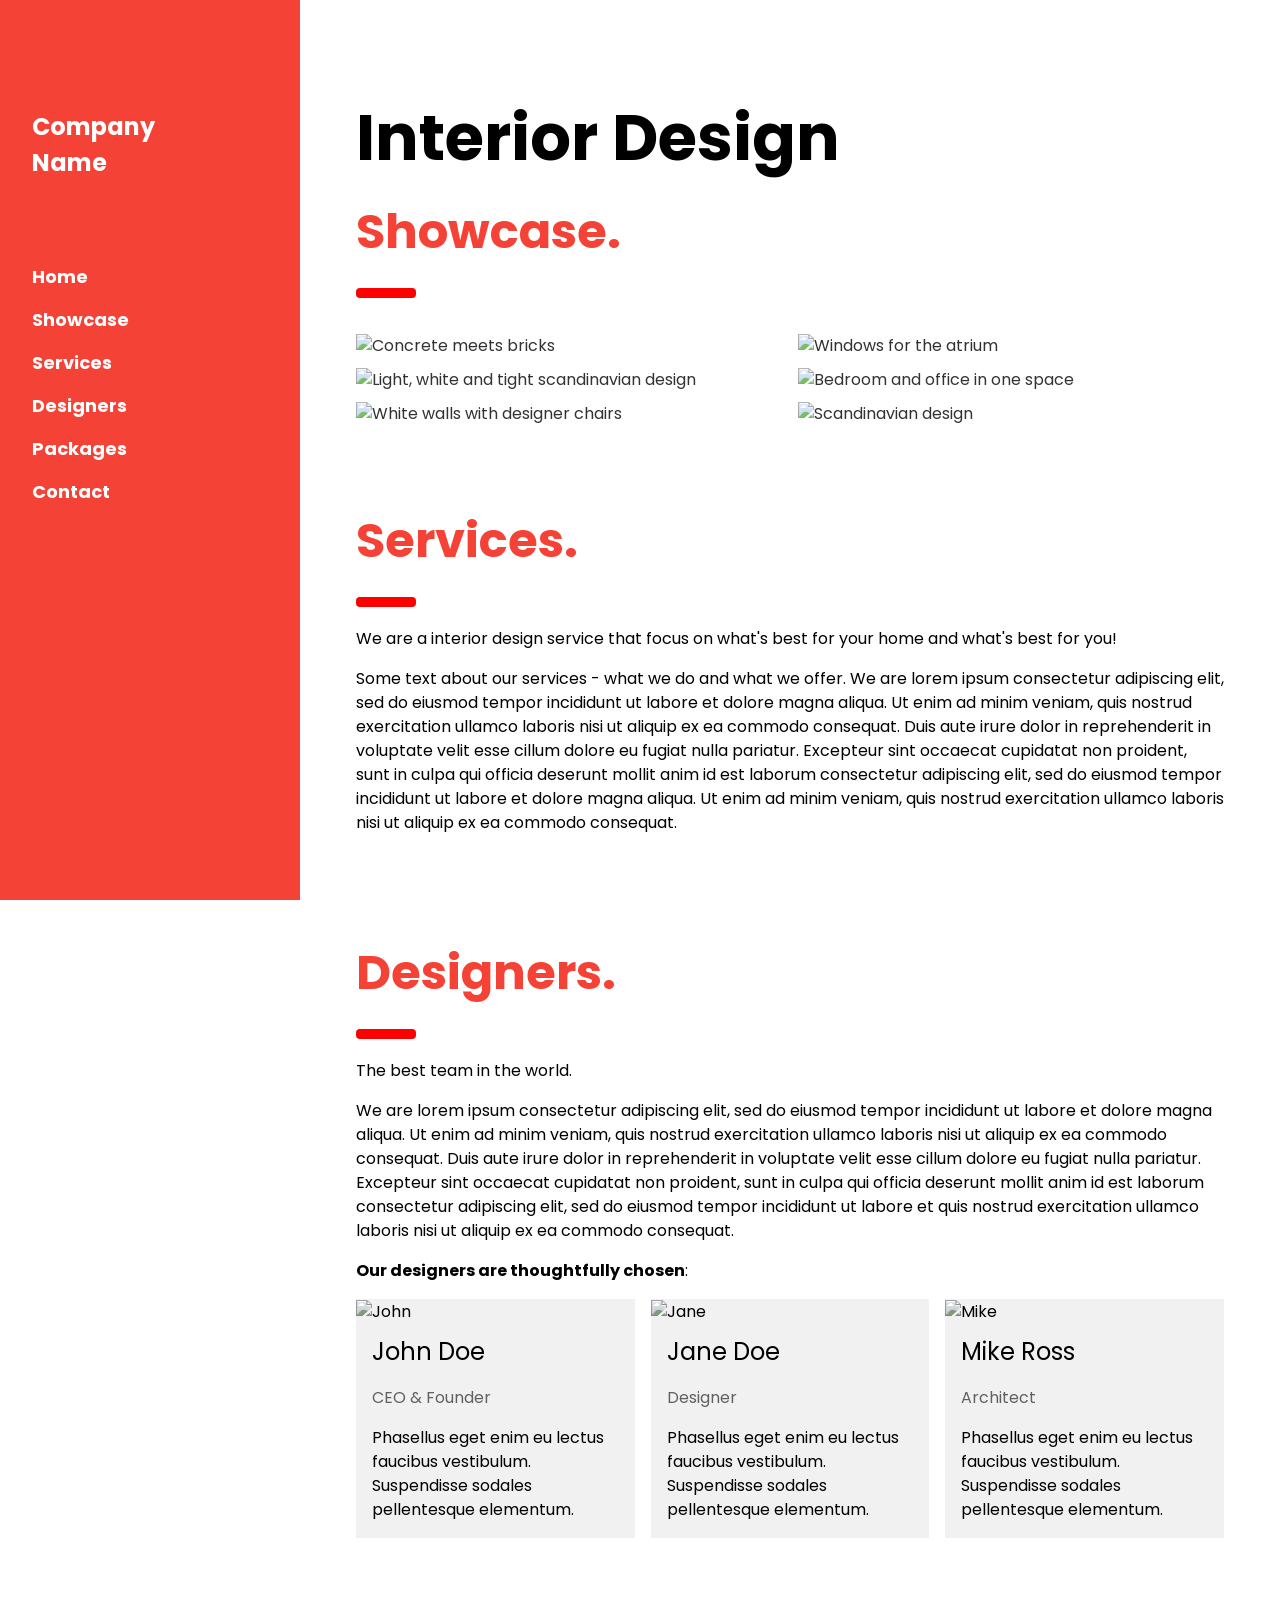
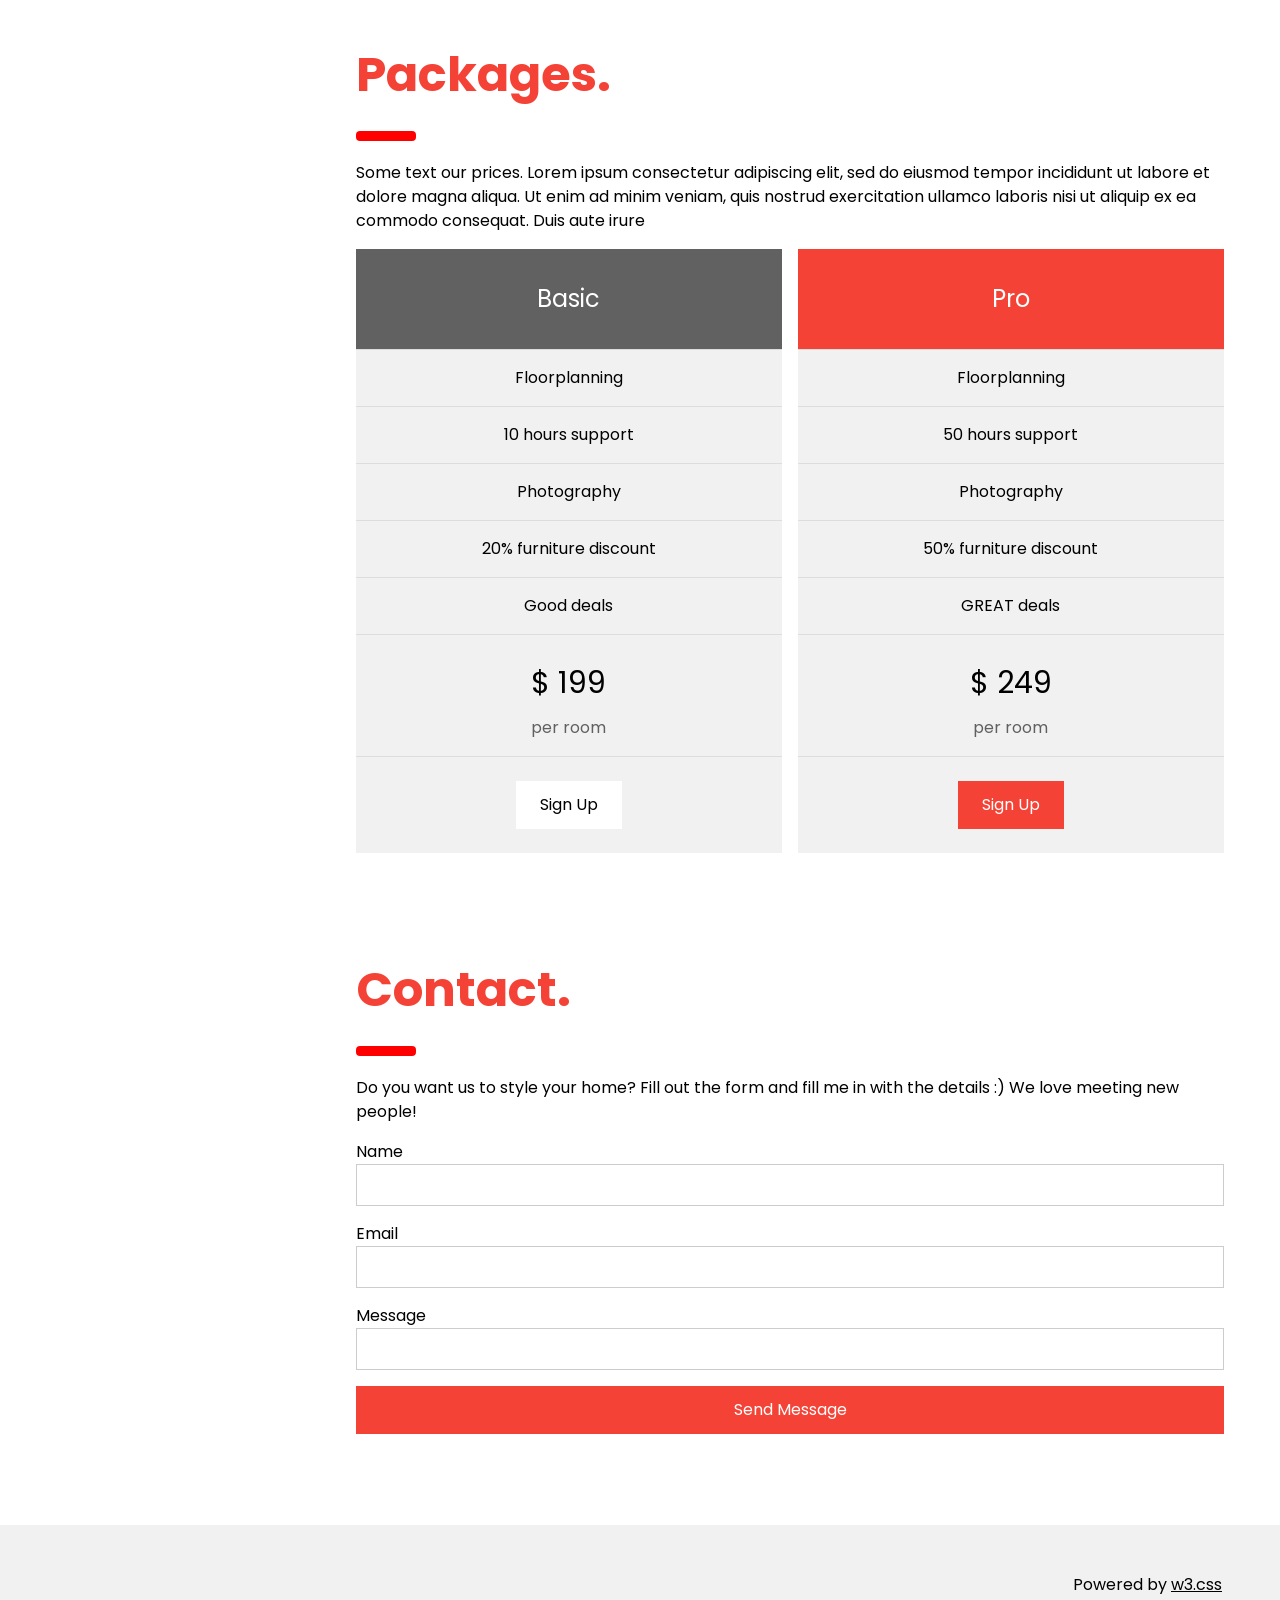
==== website/index.html @ 78d1964d "file pathing file pathing change" ====
<!DOCTYPE html>
<html lang="en">
<head>
<title>W3.CSS Template</title>
<meta charset="UTF-8">
<meta name="viewport" content="width=device-width, initial-scale=1">
<link rel="stylesheet" href="https://www.w3schools.com/w3css/4/w3.css">
<link rel="stylesheet" href="https://fonts.googleapis.com/css?family=Poppins">
<style>
body,h1,h2,h3,h4,h5 {font-family: "Poppins", sans-serif}
body {font-size:16px;}
.w3-half img{margin-bottom:-6px;margin-top:16px;opacity:0.8;cursor:pointer}
.w3-half img:hover{opacity:1}
</style>
</head>
<body>

<!-- Sidebar/menu -->
<nav class="w3-sidebar w3-red w3-collapse w3-top w3-large w3-padding" style="z-index:3;width:300px;font-weight:bold;" id="mySidebar"><br>
  <a href="javascript:void(0)" onclick="w3_close()" class="w3-button w3-hide-large w3-display-topleft" style="width:100%;font-size:22px">Close Menu</a>
  <div class="w3-container">
    <h3 class="w3-padding-64"><b>Company<br>Name</b></h3>
  </div>
  <div class="w3-bar-block">
    <a href="#" onclick="w3_close()" class="w3-bar-item w3-button w3-hover-white">Home</a> 
    <a href="#showcase" onclick="w3_close()" class="w3-bar-item w3-button w3-hover-white">Showcase</a> 
    <a href="#services" onclick="w3_close()" class="w3-bar-item w3-button w3-hover-white">Services</a> 
    <a href="#designers" onclick="w3_close()" class="w3-bar-item w3-button w3-hover-white">Designers</a> 
    <a href="#packages" onclick="w3_close()" class="w3-bar-item w3-button w3-hover-white">Packages</a> 
    <a href="#contact" onclick="w3_close()" class="w3-bar-item w3-button w3-hover-white">Contact</a>
  </div>
</nav>

<!-- Top menu on small screens -->
<header class="w3-container w3-top w3-hide-large w3-red w3-xlarge w3-padding">
  <a href="javascript:void(0)" class="w3-button w3-red w3-margin-right" onclick="w3_open()">☰</a>
  <span>Company Name</span>
</header>

<!-- Overlay effect when opening sidebar on small screens -->
<div class="w3-overlay w3-hide-large" onclick="w3_close()" style="cursor:pointer" title="close side menu" id="myOverlay"></div>

<!-- !PAGE CONTENT! -->
<div class="w3-main" style="margin-left:340px;margin-right:40px">

  <!-- Header -->
  <div class="w3-container" style="margin-top:80px" id="showcase">
    <h1 class="w3-jumbo"><b>Interior Design</b></h1>
    <h1 class="w3-xxxlarge w3-text-red"><b>Showcase.</b></h1>
    <hr style="width:50px;border:5px solid red" class="w3-round">
  </div>
  
  <!-- Photo grid (modal) -->
  <div class="w3-row-padding">
    <div class="w3-half">
      <img src="/w3images/kitchenconcrete.jpg" style="width:100%" onclick="onClick(this)" alt="Concrete meets bricks">
      <img src="/w3images/livingroom.jpg" style="width:100%" onclick="onClick(this)" alt="Light, white and tight scandinavian design">
      <img src="/w3images/diningroom.jpg" style="width:100%" onclick="onClick(this)" alt="White walls with designer chairs">
    </div>

    <div class="w3-half">
      <img src="/w3images/atrium.jpg" style="width:100%" onclick="onClick(this)" alt="Windows for the atrium">
      <img src="/w3images/bedroom.jpg" style="width:100%" onclick="onClick(this)" alt="Bedroom and office in one space">
      <img src="/w3images/livingroom2.jpg" style="width:100%" onclick="onClick(this)" alt="Scandinavian design">
    </div>
  </div>

  <!-- Modal for full size images on click-->
  <div id="modal01" class="w3-modal w3-black" style="padding-top:0" onclick="this.style.display='none'">
    <span class="w3-button w3-black w3-xxlarge w3-display-topright">×</span>
    <div class="w3-modal-content w3-animate-zoom w3-center w3-transparent w3-padding-64">
      <img id="img01" class="w3-image">
      <p id="caption"></p>
    </div>
  </div>

  <!-- Services -->
  <div class="w3-container" id="services" style="margin-top:75px">
    <h1 class="w3-xxxlarge w3-text-red"><b>Services.</b></h1>
    <hr style="width:50px;border:5px solid red" class="w3-round">
    <p>We are a interior design service that focus on what's best for your home and what's best for you!</p>
    <p>Some text about our services - what we do and what we offer. We are lorem ipsum consectetur adipiscing elit, sed do eiusmod tempor incididunt ut labore et dolore magna aliqua. Ut enim ad minim veniam, quis nostrud exercitation ullamco laboris nisi ut aliquip ex ea commodo consequat. Duis aute irure
    dolor in reprehenderit in voluptate velit esse cillum dolore eu fugiat nulla pariatur. Excepteur sint occaecat cupidatat non proident, sunt in culpa qui officia deserunt mollit anim id est laborum consectetur adipiscing elit, sed do eiusmod tempor
    incididunt ut labore et dolore magna aliqua. Ut enim ad minim veniam, quis nostrud exercitation ullamco laboris nisi ut aliquip ex ea commodo consequat.
    </p>
  </div>
  
  <!-- Designers -->
  <div class="w3-container" id="designers" style="margin-top:75px">
    <h1 class="w3-xxxlarge w3-text-red"><b>Designers.</b></h1>
    <hr style="width:50px;border:5px solid red" class="w3-round">
    <p>The best team in the world.</p>
    <p>We are lorem ipsum consectetur adipiscing elit, sed do eiusmod tempor incididunt ut labore et dolore magna aliqua. Ut enim ad minim veniam, quis nostrud exercitation ullamco laboris nisi ut aliquip ex ea commodo consequat. Duis aute irure
    dolor in reprehenderit in voluptate velit esse cillum dolore eu fugiat nulla pariatur. Excepteur sint occaecat cupidatat non proident, sunt in culpa qui officia deserunt mollit anim id est laborum consectetur adipiscing elit, sed do eiusmod tempor
    incididunt ut labore et quis nostrud exercitation ullamco laboris nisi ut aliquip ex ea commodo consequat.
    </p>
    <p><b>Our designers are thoughtfully chosen</b>:</p>
  </div>

  <!-- The Team -->
  <div class="w3-row-padding w3-grayscale">
    <div class="w3-col m4 w3-margin-bottom">
      <div class="w3-light-grey">
        <img src="/w3images/team2.jpg" alt="John" style="width:100%">
        <div class="w3-container">
          <h3>John Doe</h3>
          <p class="w3-opacity">CEO & Founder</p>
          <p>Phasellus eget enim eu lectus faucibus vestibulum. Suspendisse sodales pellentesque elementum.</p>
        </div>
      </div>
    </div>
    <div class="w3-col m4 w3-margin-bottom">
      <div class="w3-light-grey">
        <img src="/w3images/team1.jpg" alt="Jane" style="width:100%">
        <div class="w3-container">
          <h3>Jane Doe</h3>
          <p class="w3-opacity">Designer</p>
          <p>Phasellus eget enim eu lectus faucibus vestibulum. Suspendisse sodales pellentesque elementum.</p>
        </div>
      </div>
    </div>
    <div class="w3-col m4 w3-margin-bottom">
      <div class="w3-light-grey">
        <img src="/w3images/team3.jpg" alt="Mike" style="width:100%">
        <div class="w3-container">
          <h3>Mike Ross</h3>
          <p class="w3-opacity">Architect</p>
          <p>Phasellus eget enim eu lectus faucibus vestibulum. Suspendisse sodales pellentesque elementum.</p>
        </div>
      </div>
    </div>
  </div>

  <!-- Packages / Pricing Tables -->
  <div class="w3-container" id="packages" style="margin-top:75px">
    <h1 class="w3-xxxlarge w3-text-red"><b>Packages.</b></h1>
    <hr style="width:50px;border:5px solid red" class="w3-round">
    <p>Some text our prices. Lorem ipsum consectetur adipiscing elit, sed do eiusmod tempor incididunt ut labore et dolore magna aliqua. Ut enim ad minim veniam, quis nostrud exercitation ullamco laboris nisi ut aliquip ex ea commodo consequat. Duis aute irure</p>
  </div>

  <div class="w3-row-padding">
    <div class="w3-half w3-margin-bottom">
      <ul class="w3-ul w3-light-grey w3-center">
        <li class="w3-dark-grey w3-xlarge w3-padding-32">Basic</li>
        <li class="w3-padding-16">Floorplanning</li>
        <li class="w3-padding-16">10 hours support</li>
        <li class="w3-padding-16">Photography</li>
        <li class="w3-padding-16">20% furniture discount</li>
        <li class="w3-padding-16">Good deals</li>
        <li class="w3-padding-16">
          <h2>$ 199</h2>
          <span class="w3-opacity">per room</span>
        </li>
        <li class="w3-light-grey w3-padding-24">
          <button class="w3-button w3-white w3-padding-large w3-hover-black">Sign Up</button>
        </li>
      </ul>
    </div>
        
    <div class="w3-half">
      <ul class="w3-ul w3-light-grey w3-center">
        <li class="w3-red w3-xlarge w3-padding-32">Pro</li>
        <li class="w3-padding-16">Floorplanning</li>
        <li class="w3-padding-16">50 hours support</li>
        <li class="w3-padding-16">Photography</li>
        <li class="w3-padding-16">50% furniture discount</li>
        <li class="w3-padding-16">GREAT deals</li>
        <li class="w3-padding-16">
          <h2>$ 249</h2>
          <span class="w3-opacity">per room</span>
        </li>
        <li class="w3-light-grey w3-padding-24">
          <button class="w3-button w3-red w3-padding-large w3-hover-black">Sign Up</button>
        </li>
      </ul>
    </div>
  </div>
  
  <!-- Contact -->
  <div class="w3-container" id="contact" style="margin-top:75px">
    <h1 class="w3-xxxlarge w3-text-red"><b>Contact.</b></h1>
    <hr style="width:50px;border:5px solid red" class="w3-round">
    <p>Do you want us to style your home? Fill out the form and fill me in with the details :) We love meeting new people!</p>
    <form action="/action_page.php" target="_blank">
      <div class="w3-section">
        <label>Name</label>
        <input class="w3-input w3-border" type="text" name="Name" required>
      </div>
      <div class="w3-section">
        <label>Email</label>
        <input class="w3-input w3-border" type="text" name="Email" required>
      </div>
      <div class="w3-section">
        <label>Message</label>
        <input class="w3-input w3-border" type="text" name="Message" required>
      </div>
      <button type="submit" class="w3-button w3-block w3-padding-large w3-red w3-margin-bottom">Send Message</button>
    </form>  
  </div>

<!-- End page content -->
</div>

<!-- W3.CSS Container -->
<div class="w3-light-grey w3-container w3-padding-32" style="margin-top:75px;padding-right:58px"><p class="w3-right">Powered by <a href="https://www.w3schools.com/w3css/default.asp" title="W3.CSS" target="_blank" class="w3-hover-opacity">w3.css</a></p></div>

<script>
// Script to open and close sidebar
function w3_open() {
  document.getElementById("mySidebar").style.display = "block";
  document.getElementById("myOverlay").style.display = "block";
}
 
function w3_close() {
  document.getElementById("mySidebar").style.display = "none";
  document.getElementById("myOverlay").style.display = "none";
}

// Modal Image Gallery
function onClick(element) {
  document.getElementById("img01").src = element.src;
  document.getElementById("modal01").style.display = "block";
  var captionText = document.getElementById("caption");
  captionText.innerHTML = element.alt;
}
</script>

</body>
</html>
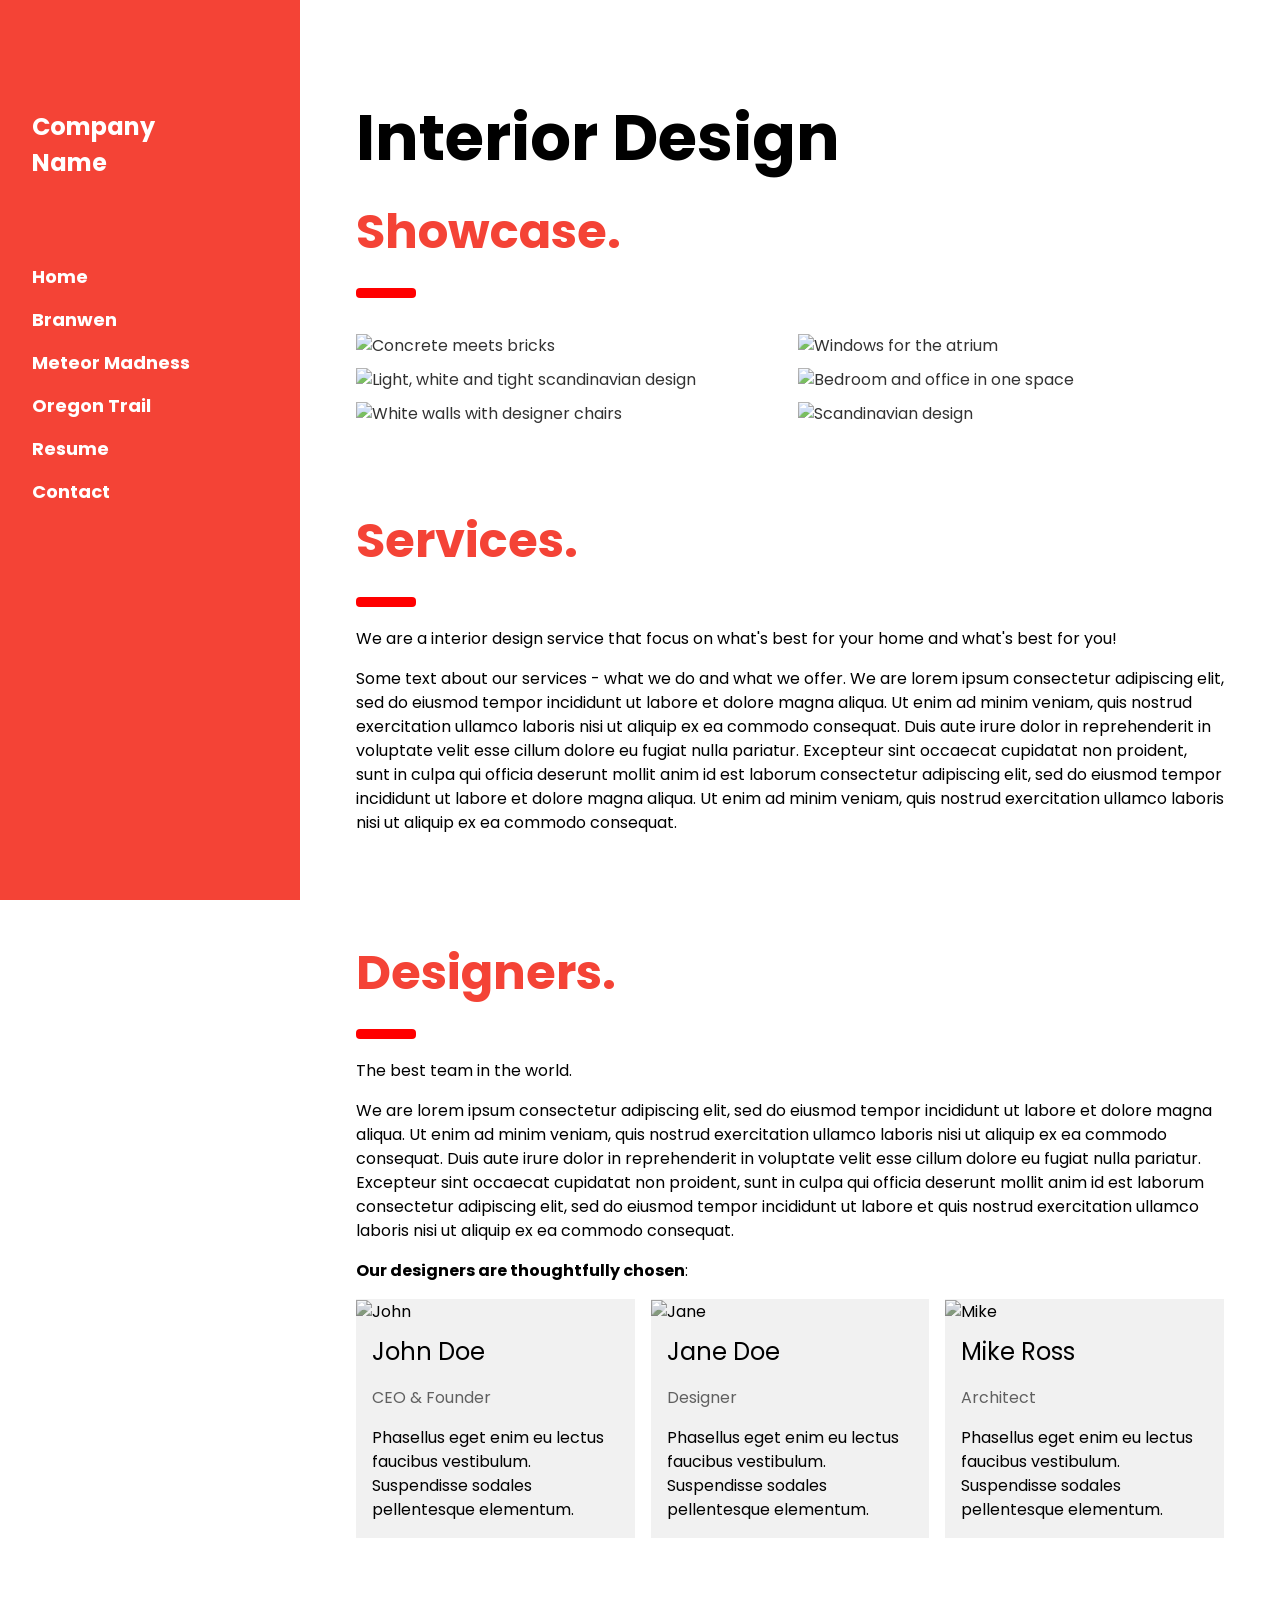
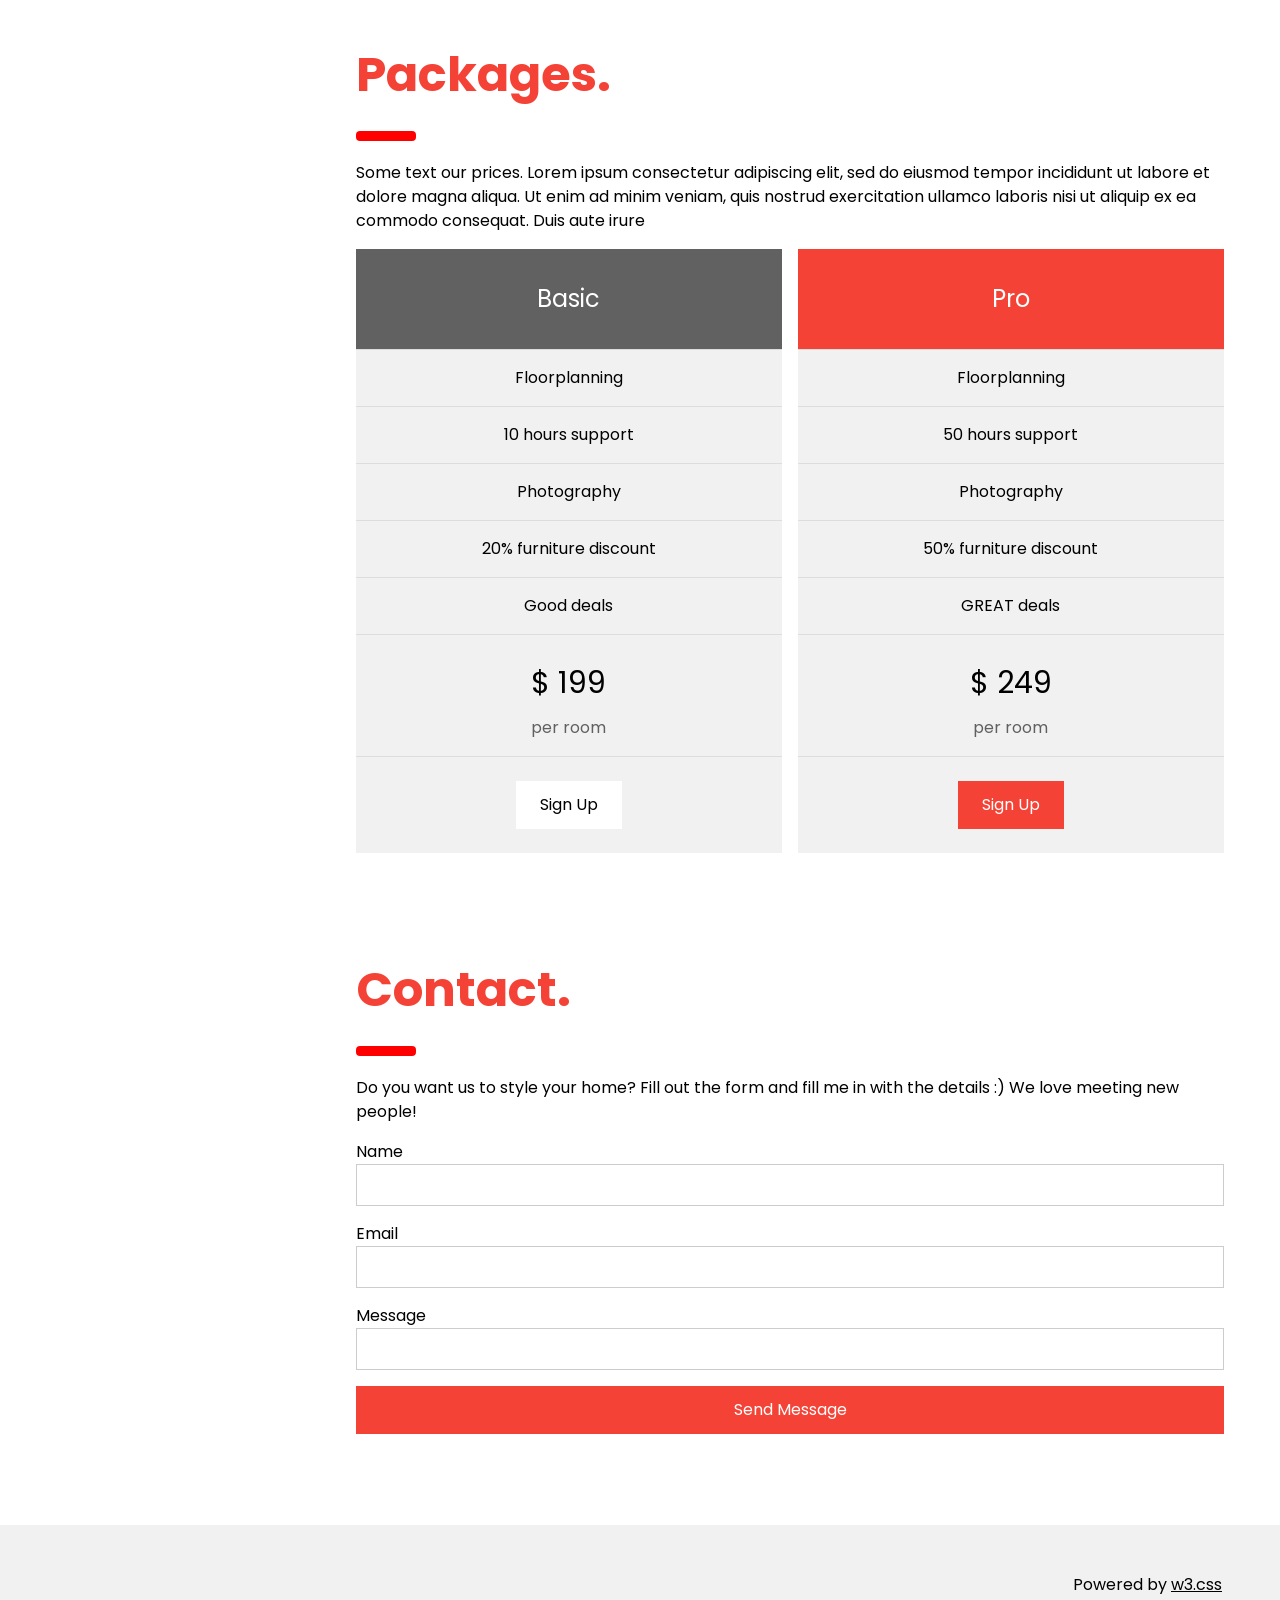
==== commit 4a745cc7: "Update index.html Update 1 - Titles" ====
--- a/website/index.html
+++ b/website/index.html
@@ -1,229 +1,414 @@
 <!DOCTYPE html>
 <html lang="en">
-<head>
-<title>W3.CSS Template</title>
-<meta charset="UTF-8">
-<meta name="viewport" content="width=device-width, initial-scale=1">
-<link rel="stylesheet" href="https://www.w3schools.com/w3css/4/w3.css">
-<link rel="stylesheet" href="https://fonts.googleapis.com/css?family=Poppins">
-<style>
-body,h1,h2,h3,h4,h5 {font-family: "Poppins", sans-serif}
-body {font-size:16px;}
-.w3-half img{margin-bottom:-6px;margin-top:16px;opacity:0.8;cursor:pointer}
-.w3-half img:hover{opacity:1}
-</style>
-</head>
-<body>
-
-<!-- Sidebar/menu -->
-<nav class="w3-sidebar w3-red w3-collapse w3-top w3-large w3-padding" style="z-index:3;width:300px;font-weight:bold;" id="mySidebar"><br>
-  <a href="javascript:void(0)" onclick="w3_close()" class="w3-button w3-hide-large w3-display-topleft" style="width:100%;font-size:22px">Close Menu</a>
-  <div class="w3-container">
-    <h3 class="w3-padding-64"><b>Company<br>Name</b></h3>
-  </div>
-  <div class="w3-bar-block">
-    <a href="#" onclick="w3_close()" class="w3-bar-item w3-button w3-hover-white">Home</a> 
-    <a href="#showcase" onclick="w3_close()" class="w3-bar-item w3-button w3-hover-white">Showcase</a> 
-    <a href="#services" onclick="w3_close()" class="w3-bar-item w3-button w3-hover-white">Services</a> 
-    <a href="#designers" onclick="w3_close()" class="w3-bar-item w3-button w3-hover-white">Designers</a> 
-    <a href="#packages" onclick="w3_close()" class="w3-bar-item w3-button w3-hover-white">Packages</a> 
-    <a href="#contact" onclick="w3_close()" class="w3-bar-item w3-button w3-hover-white">Contact</a>
-  </div>
-</nav>
-
-<!-- Top menu on small screens -->
-<header class="w3-container w3-top w3-hide-large w3-red w3-xlarge w3-padding">
-  <a href="javascript:void(0)" class="w3-button w3-red w3-margin-right" onclick="w3_open()">☰</a>
-  <span>Company Name</span>
-</header>
-
-<!-- Overlay effect when opening sidebar on small screens -->
-<div class="w3-overlay w3-hide-large" onclick="w3_close()" style="cursor:pointer" title="close side menu" id="myOverlay"></div>
-
-<!-- !PAGE CONTENT! -->
-<div class="w3-main" style="margin-left:340px;margin-right:40px">
-
-  <!-- Header -->
-  <div class="w3-container" style="margin-top:80px" id="showcase">
-    <h1 class="w3-jumbo"><b>Interior Design</b></h1>
-    <h1 class="w3-xxxlarge w3-text-red"><b>Showcase.</b></h1>
-    <hr style="width:50px;border:5px solid red" class="w3-round">
-  </div>
-  
-  <!-- Photo grid (modal) -->
-  <div class="w3-row-padding">
-    <div class="w3-half">
-      <img src="/w3images/kitchenconcrete.jpg" style="width:100%" onclick="onClick(this)" alt="Concrete meets bricks">
-      <img src="/w3images/livingroom.jpg" style="width:100%" onclick="onClick(this)" alt="Light, white and tight scandinavian design">
-      <img src="/w3images/diningroom.jpg" style="width:100%" onclick="onClick(this)" alt="White walls with designer chairs">
+  <head>
+    <title>Arjun Suresh Portfolio</title>
+    <meta charset="UTF-8" />
+    <meta name="viewport" content="width=device-width, initial-scale=1" />
+    <link rel="stylesheet" href="https://www.w3schools.com/w3css/4/w3.css" />
+    <link
+      rel="stylesheet"
+      href="https://fonts.googleapis.com/css?family=Poppins"
+    />
+    <style>
+      body,
+      h1,
+      h2,
+      h3,
+      h4,
+      h5 {
+        font-family: "Poppins", sans-serif;
+      }
+      body {
+        font-size: 16px;
+      }
+      .w3-half img {
+        margin-bottom: -6px;
+        margin-top: 16px;
+        opacity: 0.8;
+        cursor: pointer;
+      }
+      .w3-half img:hover {
+        opacity: 1;
+      }
+    </style>
+  </head>
+  <body>
+    <!-- Sidebar/menu -->
+    <nav
+      class="w3-sidebar w3-red w3-collapse w3-top w3-large w3-padding"
+      style="z-index: 3; width: 300px; font-weight: bold"
+      id="mySidebar"
+    >
+      <br />
+      <a
+        href="javascript:void(0)"
+        onclick="w3_close()"
+        class="w3-button w3-hide-large w3-display-topleft"
+        style="width: 100%; font-size: 22px"
+        >Close Menu</a
+      >
+      <div class="w3-container">
+        <h3 class="w3-padding-64">
+          <b>Company<br />Name</b>
+        </h3>
+      </div>
+      <div class="w3-bar-block">
+        <a
+          href="#"
+          onclick="w3_close()"
+          class="w3-bar-item w3-button w3-hover-white"
+          >Home</a
+        >
+        <a
+          href="#showcase"
+          onclick="w3_close()"
+          class="w3-bar-item w3-button w3-hover-white"
+          >Branwen</a
+        >
+        <a
+          href="#services"
+          onclick="w3_close()"
+          class="w3-bar-item w3-button w3-hover-white"
+          >Meteor Madness</a
+        >
+        <a
+          href="#designers"
+          onclick="w3_close()"
+          class="w3-bar-item w3-button w3-hover-white"
+          >Oregon Trail</a
+        >
+        <a
+          href="#packages"
+          onclick="w3_close()"
+          class="w3-bar-item w3-button w3-hover-white"
+          >Resume</a
+        >
+        <a
+          href="#contact"
+          onclick="w3_close()"
+          class="w3-bar-item w3-button w3-hover-white"
+          >Contact</a
+        >
+      </div>
+    </nav>
+
+    <!-- Top menu on small screens -->
+    <header
+      class="w3-container w3-top w3-hide-large w3-red w3-xlarge w3-padding"
+    >
+      <a
+        href="javascript:void(0)"
+        class="w3-button w3-red w3-margin-right"
+        onclick="w3_open()"
+        >☰</a
+      >
+      <span>Arjun Suresh Portfolio</span>
+    </header>
+
+    <!-- Overlay effect when opening sidebar on small screens -->
+    <div
+      class="w3-overlay w3-hide-large"
+      onclick="w3_close()"
+      style="cursor: pointer"
+      title="close side menu"
+      id="myOverlay"
+    ></div>
+
+    <!-- !PAGE CONTENT! -->
+    <div class="w3-main" style="margin-left: 340px; margin-right: 40px">
+      <!-- Header -->
+      <div class="w3-container" style="margin-top: 80px" id="showcase">
+        <h1 class="w3-jumbo"><b>Interior Design</b></h1>
+        <h1 class="w3-xxxlarge w3-text-red"><b>Showcase.</b></h1>
+        <hr style="width: 50px; border: 5px solid red" class="w3-round" />
+      </div>
+
+      <!-- Photo grid (modal) -->
+      <div class="w3-row-padding">
+        <div class="w3-half">
+          <img
+            src="/w3images/kitchenconcrete.jpg"
+            style="width: 100%"
+            onclick="onClick(this)"
+            alt="Concrete meets bricks"
+          />
+          <img
+            src="/w3images/livingroom.jpg"
+            style="width: 100%"
+            onclick="onClick(this)"
+            alt="Light, white and tight scandinavian design"
+          />
+          <img
+            src="/w3images/diningroom.jpg"
+            style="width: 100%"
+            onclick="onClick(this)"
+            alt="White walls with designer chairs"
+          />
+        </div>
+
+        <div class="w3-half">
+          <img
+            src="/w3images/atrium.jpg"
+            style="width: 100%"
+            onclick="onClick(this)"
+            alt="Windows for the atrium"
+          />
+          <img
+            src="/w3images/bedroom.jpg"
+            style="width: 100%"
+            onclick="onClick(this)"
+            alt="Bedroom and office in one space"
+          />
+          <img
+            src="/w3images/livingroom2.jpg"
+            style="width: 100%"
+            onclick="onClick(this)"
+            alt="Scandinavian design"
+          />
+        </div>
+      </div>
+
+      <!-- Modal for full size images on click-->
+      <div
+        id="modal01"
+        class="w3-modal w3-black"
+        style="padding-top: 0"
+        onclick="this.style.display='none'"
+      >
+        <span class="w3-button w3-black w3-xxlarge w3-display-topright">×</span>
+        <div
+          class="w3-modal-content w3-animate-zoom w3-center w3-transparent w3-padding-64"
+        >
+          <img id="img01" class="w3-image" />
+          <p id="caption"></p>
+        </div>
+      </div>
+
+      <!-- Services -->
+      <div class="w3-container" id="services" style="margin-top: 75px">
+        <h1 class="w3-xxxlarge w3-text-red"><b>Services.</b></h1>
+        <hr style="width: 50px; border: 5px solid red" class="w3-round" />
+        <p>
+          We are a interior design service that focus on what's best for your
+          home and what's best for you!
+        </p>
+        <p>
+          Some text about our services - what we do and what we offer. We are
+          lorem ipsum consectetur adipiscing elit, sed do eiusmod tempor
+          incididunt ut labore et dolore magna aliqua. Ut enim ad minim veniam,
+          quis nostrud exercitation ullamco laboris nisi ut aliquip ex ea
+          commodo consequat. Duis aute irure dolor in reprehenderit in voluptate
+          velit esse cillum dolore eu fugiat nulla pariatur. Excepteur sint
+          occaecat cupidatat non proident, sunt in culpa qui officia deserunt
+          mollit anim id est laborum consectetur adipiscing elit, sed do eiusmod
+          tempor incididunt ut labore et dolore magna aliqua. Ut enim ad minim
+          veniam, quis nostrud exercitation ullamco laboris nisi ut aliquip ex
+          ea commodo consequat.
+        </p>
+      </div>
+
+      <!-- Designers -->
+      <div class="w3-container" id="designers" style="margin-top: 75px">
+        <h1 class="w3-xxxlarge w3-text-red"><b>Designers.</b></h1>
+        <hr style="width: 50px; border: 5px solid red" class="w3-round" />
+        <p>The best team in the world.</p>
+        <p>
+          We are lorem ipsum consectetur adipiscing elit, sed do eiusmod tempor
+          incididunt ut labore et dolore magna aliqua. Ut enim ad minim veniam,
+          quis nostrud exercitation ullamco laboris nisi ut aliquip ex ea
+          commodo consequat. Duis aute irure dolor in reprehenderit in voluptate
+          velit esse cillum dolore eu fugiat nulla pariatur. Excepteur sint
+          occaecat cupidatat non proident, sunt in culpa qui officia deserunt
+          mollit anim id est laborum consectetur adipiscing elit, sed do eiusmod
+          tempor incididunt ut labore et quis nostrud exercitation ullamco
+          laboris nisi ut aliquip ex ea commodo consequat.
+        </p>
+        <p><b>Our designers are thoughtfully chosen</b>:</p>
+      </div>
+
+      <!-- The Team -->
+      <div class="w3-row-padding w3-grayscale">
+        <div class="w3-col m4 w3-margin-bottom">
+          <div class="w3-light-grey">
+            <img src="/w3images/team2.jpg" alt="John" style="width: 100%" />
+            <div class="w3-container">
+              <h3>John Doe</h3>
+              <p class="w3-opacity">CEO & Founder</p>
+              <p>
+                Phasellus eget enim eu lectus faucibus vestibulum. Suspendisse
+                sodales pellentesque elementum.
+              </p>
+            </div>
+          </div>
+        </div>
+        <div class="w3-col m4 w3-margin-bottom">
+          <div class="w3-light-grey">
+            <img src="/w3images/team1.jpg" alt="Jane" style="width: 100%" />
+            <div class="w3-container">
+              <h3>Jane Doe</h3>
+              <p class="w3-opacity">Designer</p>
+              <p>
+                Phasellus eget enim eu lectus faucibus vestibulum. Suspendisse
+                sodales pellentesque elementum.
+              </p>
+            </div>
+          </div>
+        </div>
+        <div class="w3-col m4 w3-margin-bottom">
+          <div class="w3-light-grey">
+            <img src="/w3images/team3.jpg" alt="Mike" style="width: 100%" />
+            <div class="w3-container">
+              <h3>Mike Ross</h3>
+              <p class="w3-opacity">Architect</p>
+              <p>
+                Phasellus eget enim eu lectus faucibus vestibulum. Suspendisse
+                sodales pellentesque elementum.
+              </p>
+            </div>
+          </div>
+        </div>
+      </div>
+
+      <!-- Packages / Pricing Tables -->
+      <div class="w3-container" id="packages" style="margin-top: 75px">
+        <h1 class="w3-xxxlarge w3-text-red"><b>Packages.</b></h1>
+        <hr style="width: 50px; border: 5px solid red" class="w3-round" />
+        <p>
+          Some text our prices. Lorem ipsum consectetur adipiscing elit, sed do
+          eiusmod tempor incididunt ut labore et dolore magna aliqua. Ut enim ad
+          minim veniam, quis nostrud exercitation ullamco laboris nisi ut
+          aliquip ex ea commodo consequat. Duis aute irure
+        </p>
+      </div>
+
+      <div class="w3-row-padding">
+        <div class="w3-half w3-margin-bottom">
+          <ul class="w3-ul w3-light-grey w3-center">
+            <li class="w3-dark-grey w3-xlarge w3-padding-32">Basic</li>
+            <li class="w3-padding-16">Floorplanning</li>
+            <li class="w3-padding-16">10 hours support</li>
+            <li class="w3-padding-16">Photography</li>
+            <li class="w3-padding-16">20% furniture discount</li>
+            <li class="w3-padding-16">Good deals</li>
+            <li class="w3-padding-16">
+              <h2>$ 199</h2>
+              <span class="w3-opacity">per room</span>
+            </li>
+            <li class="w3-light-grey w3-padding-24">
+              <button
+                class="w3-button w3-white w3-padding-large w3-hover-black"
+              >
+                Sign Up
+              </button>
+            </li>
+          </ul>
+        </div>
+
+        <div class="w3-half">
+          <ul class="w3-ul w3-light-grey w3-center">
+            <li class="w3-red w3-xlarge w3-padding-32">Pro</li>
+            <li class="w3-padding-16">Floorplanning</li>
+            <li class="w3-padding-16">50 hours support</li>
+            <li class="w3-padding-16">Photography</li>
+            <li class="w3-padding-16">50% furniture discount</li>
+            <li class="w3-padding-16">GREAT deals</li>
+            <li class="w3-padding-16">
+              <h2>$ 249</h2>
+              <span class="w3-opacity">per room</span>
+            </li>
+            <li class="w3-light-grey w3-padding-24">
+              <button class="w3-button w3-red w3-padding-large w3-hover-black">
+                Sign Up
+              </button>
+            </li>
+          </ul>
+        </div>
+      </div>
+
+      <!-- Contact -->
+      <div class="w3-container" id="contact" style="margin-top: 75px">
+        <h1 class="w3-xxxlarge w3-text-red"><b>Contact.</b></h1>
+        <hr style="width: 50px; border: 5px solid red" class="w3-round" />
+        <p>
+          Do you want us to style your home? Fill out the form and fill me in
+          with the details :) We love meeting new people!
+        </p>
+        <form action="/action_page.php" target="_blank">
+          <div class="w3-section">
+            <label>Name</label>
+            <input
+              class="w3-input w3-border"
+              type="text"
+              name="Name"
+              required
+            />
+          </div>
+          <div class="w3-section">
+            <label>Email</label>
+            <input
+              class="w3-input w3-border"
+              type="text"
+              name="Email"
+              required
+            />
+          </div>
+          <div class="w3-section">
+            <label>Message</label>
+            <input
+              class="w3-input w3-border"
+              type="text"
+              name="Message"
+              required
+            />
+          </div>
+          <button
+            type="submit"
+            class="w3-button w3-block w3-padding-large w3-red w3-margin-bottom"
+          >
+            Send Message
+          </button>
+        </form>
+      </div>
+
+      <!-- End page content -->
     </div>
 
-    <div class="w3-half">
-      <img src="/w3images/atrium.jpg" style="width:100%" onclick="onClick(this)" alt="Windows for the atrium">
-      <img src="/w3images/bedroom.jpg" style="width:100%" onclick="onClick(this)" alt="Bedroom and office in one space">
-      <img src="/w3images/livingroom2.jpg" style="width:100%" onclick="onClick(this)" alt="Scandinavian design">
+    <!-- W3.CSS Container -->
+    <div
+      class="w3-light-grey w3-container w3-padding-32"
+      style="margin-top: 75px; padding-right: 58px"
+    >
+      <p class="w3-right">
+        Powered by
+        <a
+          href="https://www.w3schools.com/w3css/default.asp"
+          title="W3.CSS"
+          target="_blank"
+          class="w3-hover-opacity"
+          >w3.css</a
+        >
+      </p>
     </div>
-  </div>
-
-  <!-- Modal for full size images on click-->
-  <div id="modal01" class="w3-modal w3-black" style="padding-top:0" onclick="this.style.display='none'">
-    <span class="w3-button w3-black w3-xxlarge w3-display-topright">×</span>
-    <div class="w3-modal-content w3-animate-zoom w3-center w3-transparent w3-padding-64">
-      <img id="img01" class="w3-image">
-      <p id="caption"></p>
-    </div>
-  </div>
-
-  <!-- Services -->
-  <div class="w3-container" id="services" style="margin-top:75px">
-    <h1 class="w3-xxxlarge w3-text-red"><b>Services.</b></h1>
-    <hr style="width:50px;border:5px solid red" class="w3-round">
-    <p>We are a interior design service that focus on what's best for your home and what's best for you!</p>
-    <p>Some text about our services - what we do and what we offer. We are lorem ipsum consectetur adipiscing elit, sed do eiusmod tempor incididunt ut labore et dolore magna aliqua. Ut enim ad minim veniam, quis nostrud exercitation ullamco laboris nisi ut aliquip ex ea commodo consequat. Duis aute irure
-    dolor in reprehenderit in voluptate velit esse cillum dolore eu fugiat nulla pariatur. Excepteur sint occaecat cupidatat non proident, sunt in culpa qui officia deserunt mollit anim id est laborum consectetur adipiscing elit, sed do eiusmod tempor
-    incididunt ut labore et dolore magna aliqua. Ut enim ad minim veniam, quis nostrud exercitation ullamco laboris nisi ut aliquip ex ea commodo consequat.
-    </p>
-  </div>
-  
-  <!-- Designers -->
-  <div class="w3-container" id="designers" style="margin-top:75px">
-    <h1 class="w3-xxxlarge w3-text-red"><b>Designers.</b></h1>
-    <hr style="width:50px;border:5px solid red" class="w3-round">
-    <p>The best team in the world.</p>
-    <p>We are lorem ipsum consectetur adipiscing elit, sed do eiusmod tempor incididunt ut labore et dolore magna aliqua. Ut enim ad minim veniam, quis nostrud exercitation ullamco laboris nisi ut aliquip ex ea commodo consequat. Duis aute irure
-    dolor in reprehenderit in voluptate velit esse cillum dolore eu fugiat nulla pariatur. Excepteur sint occaecat cupidatat non proident, sunt in culpa qui officia deserunt mollit anim id est laborum consectetur adipiscing elit, sed do eiusmod tempor
-    incididunt ut labore et quis nostrud exercitation ullamco laboris nisi ut aliquip ex ea commodo consequat.
-    </p>
-    <p><b>Our designers are thoughtfully chosen</b>:</p>
-  </div>
-
-  <!-- The Team -->
-  <div class="w3-row-padding w3-grayscale">
-    <div class="w3-col m4 w3-margin-bottom">
-      <div class="w3-light-grey">
-        <img src="/w3images/team2.jpg" alt="John" style="width:100%">
-        <div class="w3-container">
-          <h3>John Doe</h3>
-          <p class="w3-opacity">CEO & Founder</p>
-          <p>Phasellus eget enim eu lectus faucibus vestibulum. Suspendisse sodales pellentesque elementum.</p>
-        </div>
-      </div>
-    </div>
-    <div class="w3-col m4 w3-margin-bottom">
-      <div class="w3-light-grey">
-        <img src="/w3images/team1.jpg" alt="Jane" style="width:100%">
-        <div class="w3-container">
-          <h3>Jane Doe</h3>
-          <p class="w3-opacity">Designer</p>
-          <p>Phasellus eget enim eu lectus faucibus vestibulum. Suspendisse sodales pellentesque elementum.</p>
-        </div>
-      </div>
-    </div>
-    <div class="w3-col m4 w3-margin-bottom">
-      <div class="w3-light-grey">
-        <img src="/w3images/team3.jpg" alt="Mike" style="width:100%">
-        <div class="w3-container">
-          <h3>Mike Ross</h3>
-          <p class="w3-opacity">Architect</p>
-          <p>Phasellus eget enim eu lectus faucibus vestibulum. Suspendisse sodales pellentesque elementum.</p>
-        </div>
-      </div>
-    </div>
-  </div>
-
-  <!-- Packages / Pricing Tables -->
-  <div class="w3-container" id="packages" style="margin-top:75px">
-    <h1 class="w3-xxxlarge w3-text-red"><b>Packages.</b></h1>
-    <hr style="width:50px;border:5px solid red" class="w3-round">
-    <p>Some text our prices. Lorem ipsum consectetur adipiscing elit, sed do eiusmod tempor incididunt ut labore et dolore magna aliqua. Ut enim ad minim veniam, quis nostrud exercitation ullamco laboris nisi ut aliquip ex ea commodo consequat. Duis aute irure</p>
-  </div>
-
-  <div class="w3-row-padding">
-    <div class="w3-half w3-margin-bottom">
-      <ul class="w3-ul w3-light-grey w3-center">
-        <li class="w3-dark-grey w3-xlarge w3-padding-32">Basic</li>
-        <li class="w3-padding-16">Floorplanning</li>
-        <li class="w3-padding-16">10 hours support</li>
-        <li class="w3-padding-16">Photography</li>
-        <li class="w3-padding-16">20% furniture discount</li>
-        <li class="w3-padding-16">Good deals</li>
-        <li class="w3-padding-16">
-          <h2>$ 199</h2>
-          <span class="w3-opacity">per room</span>
-        </li>
-        <li class="w3-light-grey w3-padding-24">
-          <button class="w3-button w3-white w3-padding-large w3-hover-black">Sign Up</button>
-        </li>
-      </ul>
-    </div>
-        
-    <div class="w3-half">
-      <ul class="w3-ul w3-light-grey w3-center">
-        <li class="w3-red w3-xlarge w3-padding-32">Pro</li>
-        <li class="w3-padding-16">Floorplanning</li>
-        <li class="w3-padding-16">50 hours support</li>
-        <li class="w3-padding-16">Photography</li>
-        <li class="w3-padding-16">50% furniture discount</li>
-        <li class="w3-padding-16">GREAT deals</li>
-        <li class="w3-padding-16">
-          <h2>$ 249</h2>
-          <span class="w3-opacity">per room</span>
-        </li>
-        <li class="w3-light-grey w3-padding-24">
-          <button class="w3-button w3-red w3-padding-large w3-hover-black">Sign Up</button>
-        </li>
-      </ul>
-    </div>
-  </div>
-  
-  <!-- Contact -->
-  <div class="w3-container" id="contact" style="margin-top:75px">
-    <h1 class="w3-xxxlarge w3-text-red"><b>Contact.</b></h1>
-    <hr style="width:50px;border:5px solid red" class="w3-round">
-    <p>Do you want us to style your home? Fill out the form and fill me in with the details :) We love meeting new people!</p>
-    <form action="/action_page.php" target="_blank">
-      <div class="w3-section">
-        <label>Name</label>
-        <input class="w3-input w3-border" type="text" name="Name" required>
-      </div>
-      <div class="w3-section">
-        <label>Email</label>
-        <input class="w3-input w3-border" type="text" name="Email" required>
-      </div>
-      <div class="w3-section">
-        <label>Message</label>
-        <input class="w3-input w3-border" type="text" name="Message" required>
-      </div>
-      <button type="submit" class="w3-button w3-block w3-padding-large w3-red w3-margin-bottom">Send Message</button>
-    </form>  
-  </div>
-
-<!-- End page content -->
-</div>
-
-<!-- W3.CSS Container -->
-<div class="w3-light-grey w3-container w3-padding-32" style="margin-top:75px;padding-right:58px"><p class="w3-right">Powered by <a href="https://www.w3schools.com/w3css/default.asp" title="W3.CSS" target="_blank" class="w3-hover-opacity">w3.css</a></p></div>
-
-<script>
-// Script to open and close sidebar
-function w3_open() {
-  document.getElementById("mySidebar").style.display = "block";
-  document.getElementById("myOverlay").style.display = "block";
-}
- 
-function w3_close() {
-  document.getElementById("mySidebar").style.display = "none";
-  document.getElementById("myOverlay").style.display = "none";
-}
-
-// Modal Image Gallery
-function onClick(element) {
-  document.getElementById("img01").src = element.src;
-  document.getElementById("modal01").style.display = "block";
-  var captionText = document.getElementById("caption");
-  captionText.innerHTML = element.alt;
-}
-</script>
-
-</body>
+
+    <script>
+      // Script to open and close sidebar
+      function w3_open() {
+        document.getElementById("mySidebar").style.display = "block";
+        document.getElementById("myOverlay").style.display = "block";
+      }
+
+      function w3_close() {
+        document.getElementById("mySidebar").style.display = "none";
+        document.getElementById("myOverlay").style.display = "none";
+      }
+
+      // Modal Image Gallery
+      function onClick(element) {
+        document.getElementById("img01").src = element.src;
+        document.getElementById("modal01").style.display = "block";
+        var captionText = document.getElementById("caption");
+        captionText.innerHTML = element.alt;
+      }
+    </script>
+  </body>
 </html>
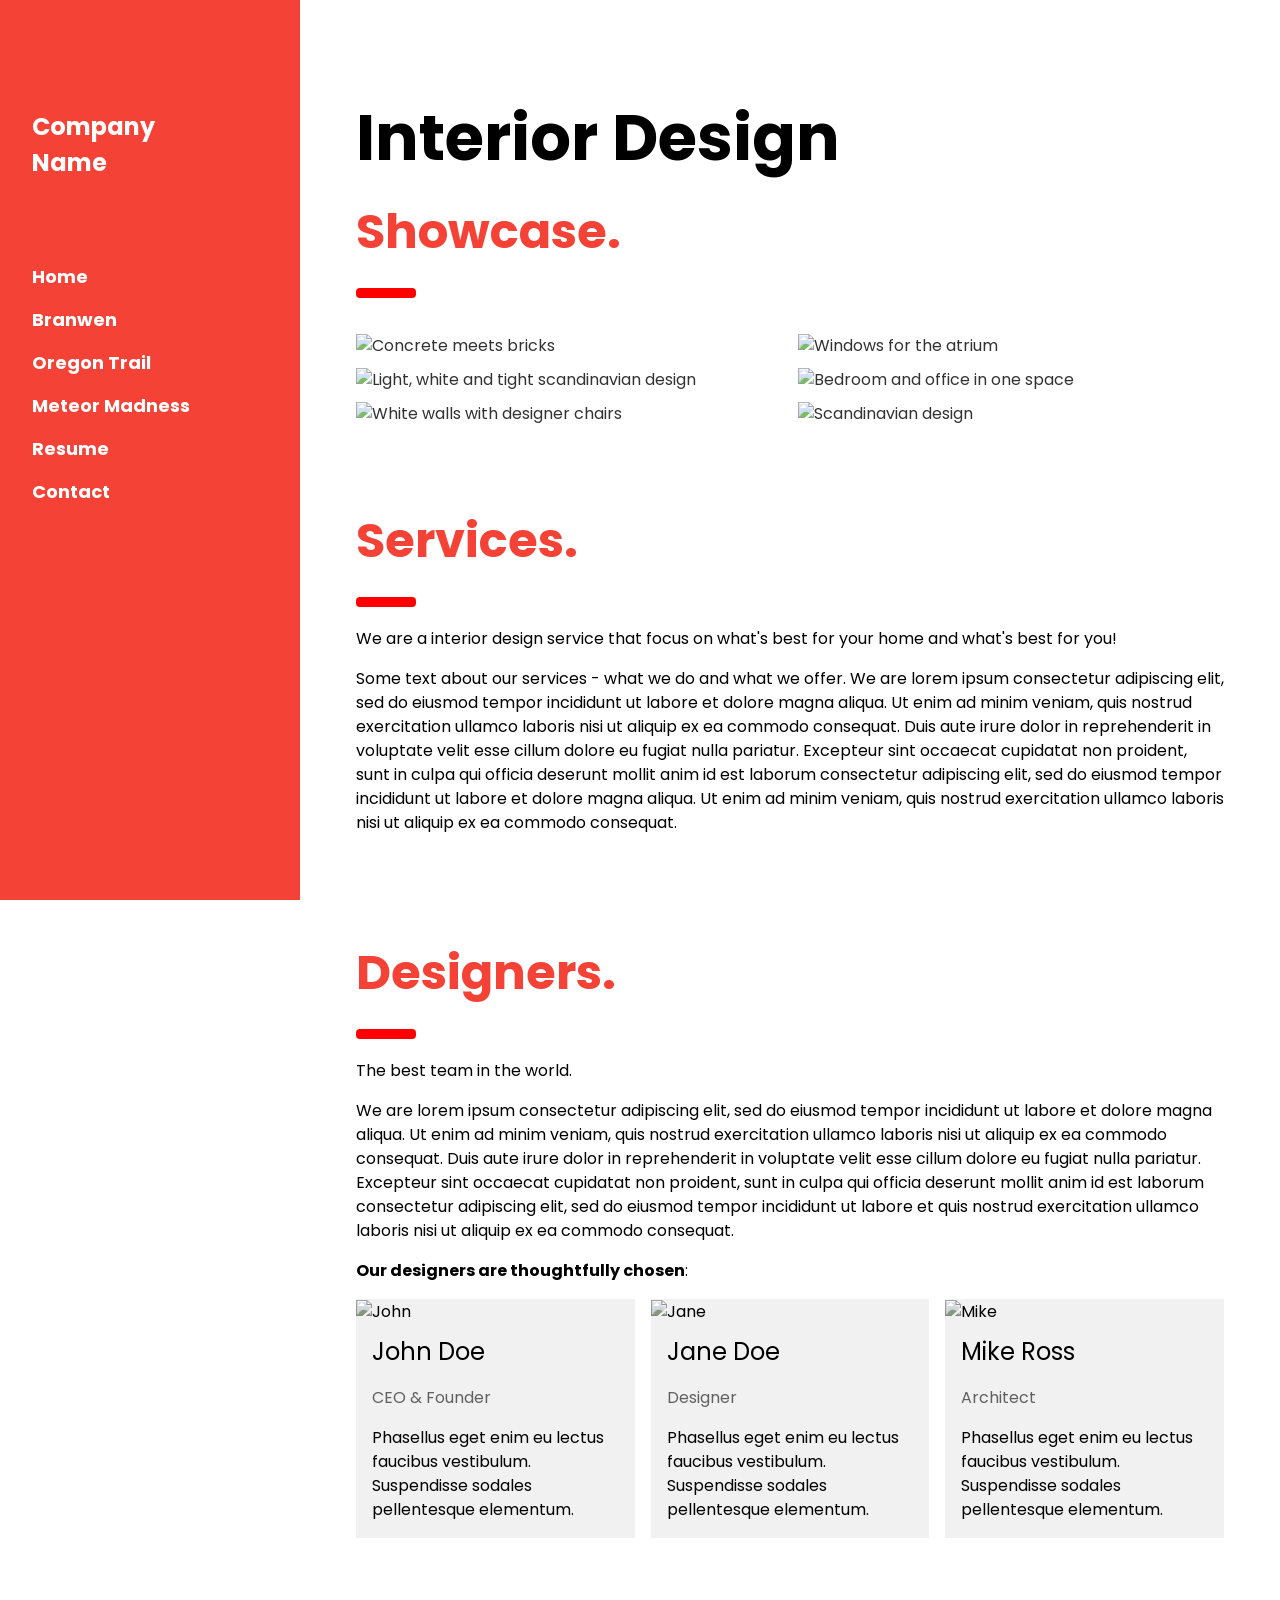
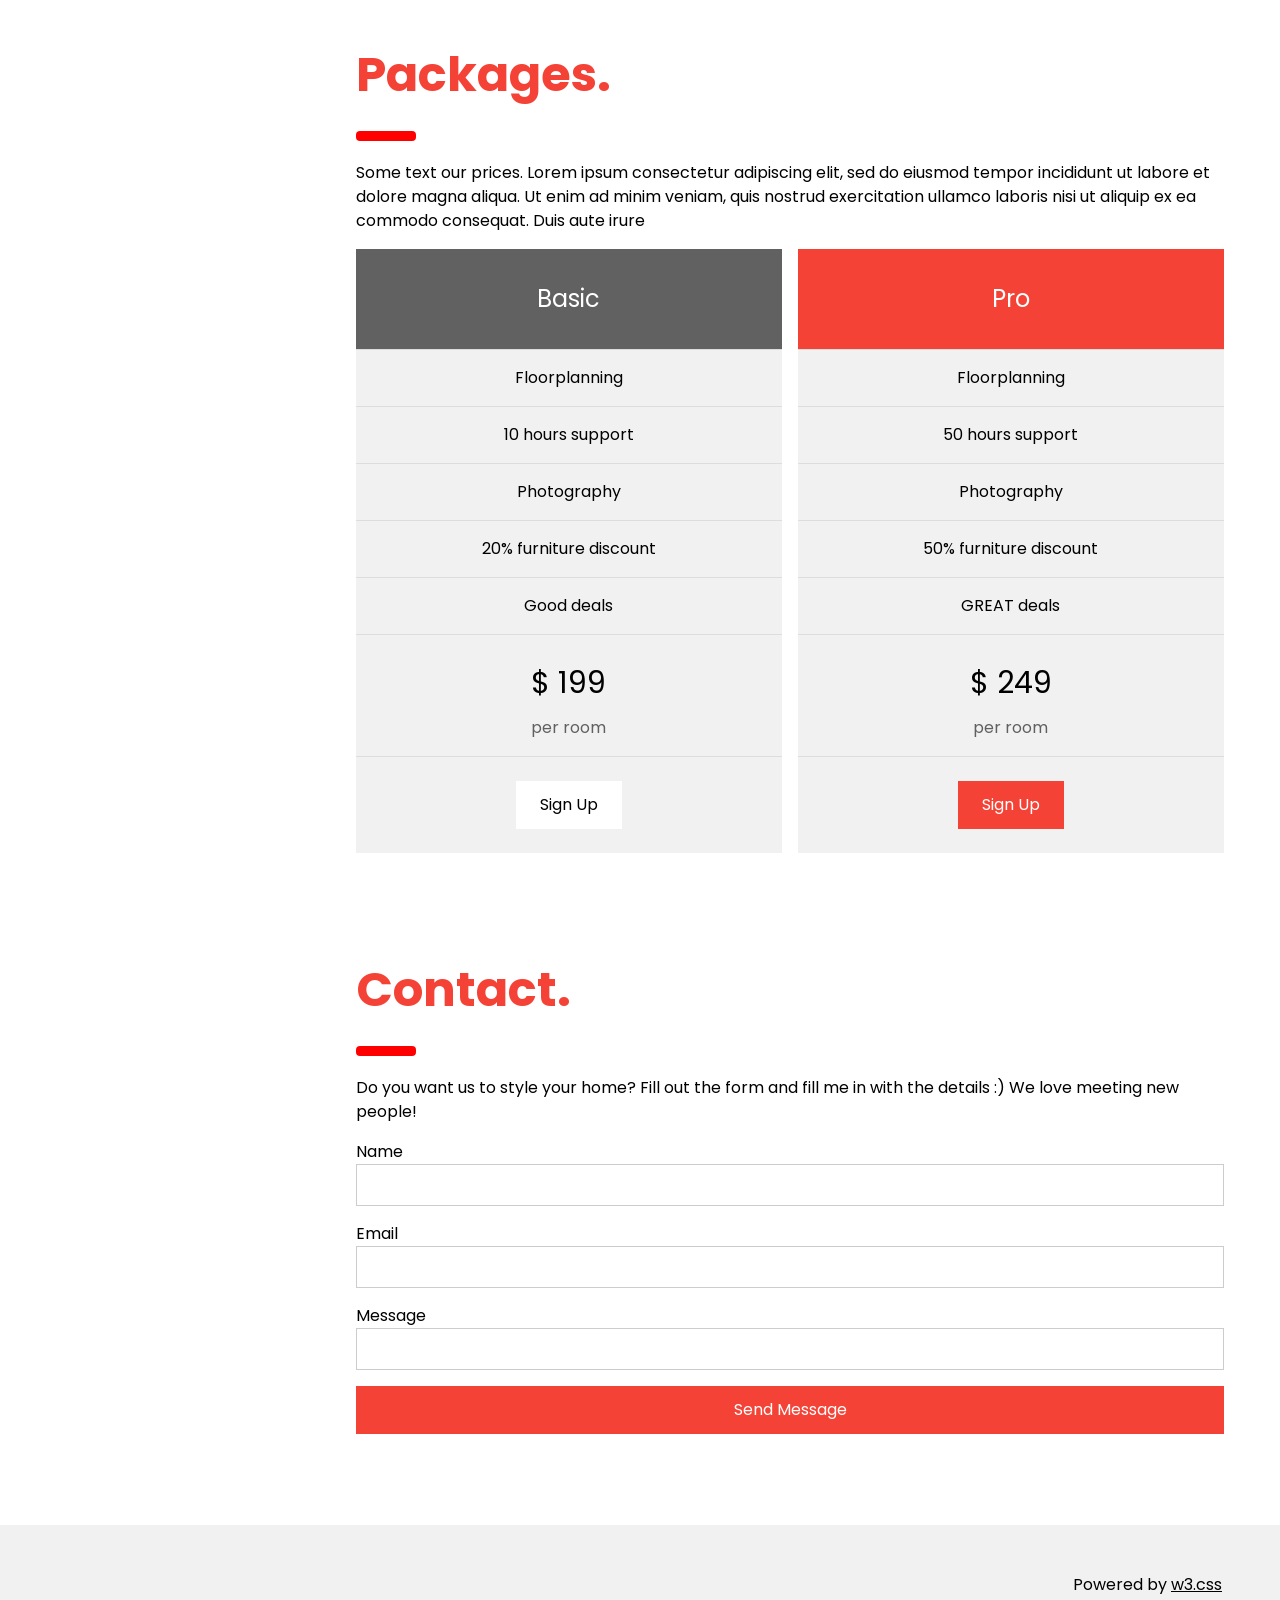
==== commit 859730af: "Test 2" ====
--- a/website/index.html
+++ b/website/index.html
@@ -1,414 +1,229 @@
 <!DOCTYPE html>
 <html lang="en">
-  <head>
-    <title>Arjun Suresh Portfolio</title>
-    <meta charset="UTF-8" />
-    <meta name="viewport" content="width=device-width, initial-scale=1" />
-    <link rel="stylesheet" href="https://www.w3schools.com/w3css/4/w3.css" />
-    <link
-      rel="stylesheet"
-      href="https://fonts.googleapis.com/css?family=Poppins"
-    />
-    <style>
-      body,
-      h1,
-      h2,
-      h3,
-      h4,
-      h5 {
-        font-family: "Poppins", sans-serif;
-      }
-      body {
-        font-size: 16px;
-      }
-      .w3-half img {
-        margin-bottom: -6px;
-        margin-top: 16px;
-        opacity: 0.8;
-        cursor: pointer;
-      }
-      .w3-half img:hover {
-        opacity: 1;
-      }
-    </style>
-  </head>
-  <body>
-    <!-- Sidebar/menu -->
-    <nav
-      class="w3-sidebar w3-red w3-collapse w3-top w3-large w3-padding"
-      style="z-index: 3; width: 300px; font-weight: bold"
-      id="mySidebar"
-    >
-      <br />
-      <a
-        href="javascript:void(0)"
-        onclick="w3_close()"
-        class="w3-button w3-hide-large w3-display-topleft"
-        style="width: 100%; font-size: 22px"
-        >Close Menu</a
-      >
-      <div class="w3-container">
-        <h3 class="w3-padding-64">
-          <b>Company<br />Name</b>
-        </h3>
-      </div>
-      <div class="w3-bar-block">
-        <a
-          href="#"
-          onclick="w3_close()"
-          class="w3-bar-item w3-button w3-hover-white"
-          >Home</a
-        >
-        <a
-          href="#showcase"
-          onclick="w3_close()"
-          class="w3-bar-item w3-button w3-hover-white"
-          >Branwen</a
-        >
-        <a
-          href="#services"
-          onclick="w3_close()"
-          class="w3-bar-item w3-button w3-hover-white"
-          >Meteor Madness</a
-        >
-        <a
-          href="#designers"
-          onclick="w3_close()"
-          class="w3-bar-item w3-button w3-hover-white"
-          >Oregon Trail</a
-        >
-        <a
-          href="#packages"
-          onclick="w3_close()"
-          class="w3-bar-item w3-button w3-hover-white"
-          >Resume</a
-        >
-        <a
-          href="#contact"
-          onclick="w3_close()"
-          class="w3-bar-item w3-button w3-hover-white"
-          >Contact</a
-        >
-      </div>
-    </nav>
-
-    <!-- Top menu on small screens -->
-    <header
-      class="w3-container w3-top w3-hide-large w3-red w3-xlarge w3-padding"
-    >
-      <a
-        href="javascript:void(0)"
-        class="w3-button w3-red w3-margin-right"
-        onclick="w3_open()"
-        >☰</a
-      >
-      <span>Arjun Suresh Portfolio</span>
-    </header>
-
-    <!-- Overlay effect when opening sidebar on small screens -->
-    <div
-      class="w3-overlay w3-hide-large"
-      onclick="w3_close()"
-      style="cursor: pointer"
-      title="close side menu"
-      id="myOverlay"
-    ></div>
-
-    <!-- !PAGE CONTENT! -->
-    <div class="w3-main" style="margin-left: 340px; margin-right: 40px">
-      <!-- Header -->
-      <div class="w3-container" style="margin-top: 80px" id="showcase">
-        <h1 class="w3-jumbo"><b>Interior Design</b></h1>
-        <h1 class="w3-xxxlarge w3-text-red"><b>Showcase.</b></h1>
-        <hr style="width: 50px; border: 5px solid red" class="w3-round" />
-      </div>
-
-      <!-- Photo grid (modal) -->
-      <div class="w3-row-padding">
-        <div class="w3-half">
-          <img
-            src="/w3images/kitchenconcrete.jpg"
-            style="width: 100%"
-            onclick="onClick(this)"
-            alt="Concrete meets bricks"
-          />
-          <img
-            src="/w3images/livingroom.jpg"
-            style="width: 100%"
-            onclick="onClick(this)"
-            alt="Light, white and tight scandinavian design"
-          />
-          <img
-            src="/w3images/diningroom.jpg"
-            style="width: 100%"
-            onclick="onClick(this)"
-            alt="White walls with designer chairs"
-          />
+<head>
+<title>Arjun Suresh Portfolio</title>
+<meta charset="UTF-8">
+<meta name="viewport" content="width=device-width, initial-scale=1">
+<link rel="stylesheet" href="https://www.w3schools.com/w3css/4/w3.css">
+<link rel="stylesheet" href="https://fonts.googleapis.com/css?family=Poppins">
+<style>
+body,h1,h2,h3,h4,h5 {font-family: "Poppins", sans-serif}
+body {font-size:16px;}
+.w3-half img{margin-bottom:-6px;margin-top:16px;opacity:0.8;cursor:pointer}
+.w3-half img:hover{opacity:1}
+</style>
+</head>
+<body>
+
+<!-- Sidebar/menu -->
+<nav class="w3-sidebar w3-red w3-collapse w3-top w3-large w3-padding" style="z-index:3;width:300px;font-weight:bold;" id="mySidebar"><br>
+  <a href="javascript:void(0)" onclick="w3_close()" class="w3-button w3-hide-large w3-display-topleft" style="width:100%;font-size:22px">Close Menu</a>
+  <div class="w3-container">
+    <h3 class="w3-padding-64"><b>Company<br>Name</b></h3>
+  </div>
+  <div class="w3-bar-block">
+    <a href="#" onclick="w3_close()" class="w3-bar-item w3-button w3-hover-white">Home</a> 
+    <a href="#showcase" onclick="w3_close()" class="w3-bar-item w3-button w3-hover-white">Branwen</a> 
+    <a href="#services" onclick="w3_close()" class="w3-bar-item w3-button w3-hover-white">Oregon Trail</a> 
+    <a href="#designers" onclick="w3_close()" class="w3-bar-item w3-button w3-hover-white">Meteor Madness</a> 
+    <a href="#packages" onclick="w3_close()" class="w3-bar-item w3-button w3-hover-white">Resume</a> 
+    <a href="#contact" onclick="w3_close()" class="w3-bar-item w3-button w3-hover-white">Contact</a>
+  </div>
+</nav>
+
+<!-- Top menu on small screens -->
+<header class="w3-container w3-top w3-hide-large w3-red w3-xlarge w3-padding">
+  <a href="javascript:void(0)" class="w3-button w3-red w3-margin-right" onclick="w3_open()">☰</a>
+  <span>Company Name</span>
+</header>
+
+<!-- Overlay effect when opening sidebar on small screens -->
+<div class="w3-overlay w3-hide-large" onclick="w3_close()" style="cursor:pointer" title="close side menu" id="myOverlay"></div>
+
+<!-- !PAGE CONTENT! -->
+<div class="w3-main" style="margin-left:340px;margin-right:40px">
+
+  <!-- Header -->
+  <div class="w3-container" style="margin-top:80px" id="showcase">
+    <h1 class="w3-jumbo"><b>Interior Design</b></h1>
+    <h1 class="w3-xxxlarge w3-text-red"><b>Showcase.</b></h1>
+    <hr style="width:50px;border:5px solid red" class="w3-round">
+  </div>
+  
+  <!-- Photo grid (modal) -->
+  <div class="w3-row-padding">
+    <div class="w3-half">
+      <img src="/w3images/kitchenconcrete.jpg" style="width:100%" onclick="onClick(this)" alt="Concrete meets bricks">
+      <img src="/w3images/livingroom.jpg" style="width:100%" onclick="onClick(this)" alt="Light, white and tight scandinavian design">
+      <img src="/w3images/diningroom.jpg" style="width:100%" onclick="onClick(this)" alt="White walls with designer chairs">
+    </div>
+
+    <div class="w3-half">
+      <img src="/w3images/atrium.jpg" style="width:100%" onclick="onClick(this)" alt="Windows for the atrium">
+      <img src="/w3images/bedroom.jpg" style="width:100%" onclick="onClick(this)" alt="Bedroom and office in one space">
+      <img src="/w3images/livingroom2.jpg" style="width:100%" onclick="onClick(this)" alt="Scandinavian design">
+    </div>
+  </div>
+
+  <!-- Modal for full size images on click-->
+  <div id="modal01" class="w3-modal w3-black" style="padding-top:0" onclick="this.style.display='none'">
+    <span class="w3-button w3-black w3-xxlarge w3-display-topright">×</span>
+    <div class="w3-modal-content w3-animate-zoom w3-center w3-transparent w3-padding-64">
+      <img id="img01" class="w3-image">
+      <p id="caption"></p>
+    </div>
+  </div>
+
+  <!-- Services -->
+  <div class="w3-container" id="services" style="margin-top:75px">
+    <h1 class="w3-xxxlarge w3-text-red"><b>Services.</b></h1>
+    <hr style="width:50px;border:5px solid red" class="w3-round">
+    <p>We are a interior design service that focus on what's best for your home and what's best for you!</p>
+    <p>Some text about our services - what we do and what we offer. We are lorem ipsum consectetur adipiscing elit, sed do eiusmod tempor incididunt ut labore et dolore magna aliqua. Ut enim ad minim veniam, quis nostrud exercitation ullamco laboris nisi ut aliquip ex ea commodo consequat. Duis aute irure
+    dolor in reprehenderit in voluptate velit esse cillum dolore eu fugiat nulla pariatur. Excepteur sint occaecat cupidatat non proident, sunt in culpa qui officia deserunt mollit anim id est laborum consectetur adipiscing elit, sed do eiusmod tempor
+    incididunt ut labore et dolore magna aliqua. Ut enim ad minim veniam, quis nostrud exercitation ullamco laboris nisi ut aliquip ex ea commodo consequat.
+    </p>
+  </div>
+  
+  <!-- Designers -->
+  <div class="w3-container" id="designers" style="margin-top:75px">
+    <h1 class="w3-xxxlarge w3-text-red"><b>Designers.</b></h1>
+    <hr style="width:50px;border:5px solid red" class="w3-round">
+    <p>The best team in the world.</p>
+    <p>We are lorem ipsum consectetur adipiscing elit, sed do eiusmod tempor incididunt ut labore et dolore magna aliqua. Ut enim ad minim veniam, quis nostrud exercitation ullamco laboris nisi ut aliquip ex ea commodo consequat. Duis aute irure
+    dolor in reprehenderit in voluptate velit esse cillum dolore eu fugiat nulla pariatur. Excepteur sint occaecat cupidatat non proident, sunt in culpa qui officia deserunt mollit anim id est laborum consectetur adipiscing elit, sed do eiusmod tempor
+    incididunt ut labore et quis nostrud exercitation ullamco laboris nisi ut aliquip ex ea commodo consequat.
+    </p>
+    <p><b>Our designers are thoughtfully chosen</b>:</p>
+  </div>
+
+  <!-- The Team -->
+  <div class="w3-row-padding w3-grayscale">
+    <div class="w3-col m4 w3-margin-bottom">
+      <div class="w3-light-grey">
+        <img src="/w3images/team2.jpg" alt="John" style="width:100%">
+        <div class="w3-container">
+          <h3>John Doe</h3>
+          <p class="w3-opacity">CEO & Founder</p>
+          <p>Phasellus eget enim eu lectus faucibus vestibulum. Suspendisse sodales pellentesque elementum.</p>
         </div>
-
-        <div class="w3-half">
-          <img
-            src="/w3images/atrium.jpg"
-            style="width: 100%"
-            onclick="onClick(this)"
-            alt="Windows for the atrium"
-          />
-          <img
-            src="/w3images/bedroom.jpg"
-            style="width: 100%"
-            onclick="onClick(this)"
-            alt="Bedroom and office in one space"
-          />
-          <img
-            src="/w3images/livingroom2.jpg"
-            style="width: 100%"
-            onclick="onClick(this)"
-            alt="Scandinavian design"
-          />
+      </div>
+    </div>
+    <div class="w3-col m4 w3-margin-bottom">
+      <div class="w3-light-grey">
+        <img src="/w3images/team1.jpg" alt="Jane" style="width:100%">
+        <div class="w3-container">
+          <h3>Jane Doe</h3>
+          <p class="w3-opacity">Designer</p>
+          <p>Phasellus eget enim eu lectus faucibus vestibulum. Suspendisse sodales pellentesque elementum.</p>
         </div>
       </div>
-
-      <!-- Modal for full size images on click-->
-      <div
-        id="modal01"
-        class="w3-modal w3-black"
-        style="padding-top: 0"
-        onclick="this.style.display='none'"
-      >
-        <span class="w3-button w3-black w3-xxlarge w3-display-topright">×</span>
-        <div
-          class="w3-modal-content w3-animate-zoom w3-center w3-transparent w3-padding-64"
-        >
-          <img id="img01" class="w3-image" />
-          <p id="caption"></p>
+    </div>
+    <div class="w3-col m4 w3-margin-bottom">
+      <div class="w3-light-grey">
+        <img src="/w3images/team3.jpg" alt="Mike" style="width:100%">
+        <div class="w3-container">
+          <h3>Mike Ross</h3>
+          <p class="w3-opacity">Architect</p>
+          <p>Phasellus eget enim eu lectus faucibus vestibulum. Suspendisse sodales pellentesque elementum.</p>
         </div>
       </div>
-
-      <!-- Services -->
-      <div class="w3-container" id="services" style="margin-top: 75px">
-        <h1 class="w3-xxxlarge w3-text-red"><b>Services.</b></h1>
-        <hr style="width: 50px; border: 5px solid red" class="w3-round" />
-        <p>
-          We are a interior design service that focus on what's best for your
-          home and what's best for you!
-        </p>
-        <p>
-          Some text about our services - what we do and what we offer. We are
-          lorem ipsum consectetur adipiscing elit, sed do eiusmod tempor
-          incididunt ut labore et dolore magna aliqua. Ut enim ad minim veniam,
-          quis nostrud exercitation ullamco laboris nisi ut aliquip ex ea
-          commodo consequat. Duis aute irure dolor in reprehenderit in voluptate
-          velit esse cillum dolore eu fugiat nulla pariatur. Excepteur sint
-          occaecat cupidatat non proident, sunt in culpa qui officia deserunt
-          mollit anim id est laborum consectetur adipiscing elit, sed do eiusmod
-          tempor incididunt ut labore et dolore magna aliqua. Ut enim ad minim
-          veniam, quis nostrud exercitation ullamco laboris nisi ut aliquip ex
-          ea commodo consequat.
-        </p>
-      </div>
-
-      <!-- Designers -->
-      <div class="w3-container" id="designers" style="margin-top: 75px">
-        <h1 class="w3-xxxlarge w3-text-red"><b>Designers.</b></h1>
-        <hr style="width: 50px; border: 5px solid red" class="w3-round" />
-        <p>The best team in the world.</p>
-        <p>
-          We are lorem ipsum consectetur adipiscing elit, sed do eiusmod tempor
-          incididunt ut labore et dolore magna aliqua. Ut enim ad minim veniam,
-          quis nostrud exercitation ullamco laboris nisi ut aliquip ex ea
-          commodo consequat. Duis aute irure dolor in reprehenderit in voluptate
-          velit esse cillum dolore eu fugiat nulla pariatur. Excepteur sint
-          occaecat cupidatat non proident, sunt in culpa qui officia deserunt
-          mollit anim id est laborum consectetur adipiscing elit, sed do eiusmod
-          tempor incididunt ut labore et quis nostrud exercitation ullamco
-          laboris nisi ut aliquip ex ea commodo consequat.
-        </p>
-        <p><b>Our designers are thoughtfully chosen</b>:</p>
-      </div>
-
-      <!-- The Team -->
-      <div class="w3-row-padding w3-grayscale">
-        <div class="w3-col m4 w3-margin-bottom">
-          <div class="w3-light-grey">
-            <img src="/w3images/team2.jpg" alt="John" style="width: 100%" />
-            <div class="w3-container">
-              <h3>John Doe</h3>
-              <p class="w3-opacity">CEO & Founder</p>
-              <p>
-                Phasellus eget enim eu lectus faucibus vestibulum. Suspendisse
-                sodales pellentesque elementum.
-              </p>
-            </div>
-          </div>
-        </div>
-        <div class="w3-col m4 w3-margin-bottom">
-          <div class="w3-light-grey">
-            <img src="/w3images/team1.jpg" alt="Jane" style="width: 100%" />
-            <div class="w3-container">
-              <h3>Jane Doe</h3>
-              <p class="w3-opacity">Designer</p>
-              <p>
-                Phasellus eget enim eu lectus faucibus vestibulum. Suspendisse
-                sodales pellentesque elementum.
-              </p>
-            </div>
-          </div>
-        </div>
-        <div class="w3-col m4 w3-margin-bottom">
-          <div class="w3-light-grey">
-            <img src="/w3images/team3.jpg" alt="Mike" style="width: 100%" />
-            <div class="w3-container">
-              <h3>Mike Ross</h3>
-              <p class="w3-opacity">Architect</p>
-              <p>
-                Phasellus eget enim eu lectus faucibus vestibulum. Suspendisse
-                sodales pellentesque elementum.
-              </p>
-            </div>
-          </div>
-        </div>
-      </div>
-
-      <!-- Packages / Pricing Tables -->
-      <div class="w3-container" id="packages" style="margin-top: 75px">
-        <h1 class="w3-xxxlarge w3-text-red"><b>Packages.</b></h1>
-        <hr style="width: 50px; border: 5px solid red" class="w3-round" />
-        <p>
-          Some text our prices. Lorem ipsum consectetur adipiscing elit, sed do
-          eiusmod tempor incididunt ut labore et dolore magna aliqua. Ut enim ad
-          minim veniam, quis nostrud exercitation ullamco laboris nisi ut
-          aliquip ex ea commodo consequat. Duis aute irure
-        </p>
-      </div>
-
-      <div class="w3-row-padding">
-        <div class="w3-half w3-margin-bottom">
-          <ul class="w3-ul w3-light-grey w3-center">
-            <li class="w3-dark-grey w3-xlarge w3-padding-32">Basic</li>
-            <li class="w3-padding-16">Floorplanning</li>
-            <li class="w3-padding-16">10 hours support</li>
-            <li class="w3-padding-16">Photography</li>
-            <li class="w3-padding-16">20% furniture discount</li>
-            <li class="w3-padding-16">Good deals</li>
-            <li class="w3-padding-16">
-              <h2>$ 199</h2>
-              <span class="w3-opacity">per room</span>
-            </li>
-            <li class="w3-light-grey w3-padding-24">
-              <button
-                class="w3-button w3-white w3-padding-large w3-hover-black"
-              >
-                Sign Up
-              </button>
-            </li>
-          </ul>
-        </div>
-
-        <div class="w3-half">
-          <ul class="w3-ul w3-light-grey w3-center">
-            <li class="w3-red w3-xlarge w3-padding-32">Pro</li>
-            <li class="w3-padding-16">Floorplanning</li>
-            <li class="w3-padding-16">50 hours support</li>
-            <li class="w3-padding-16">Photography</li>
-            <li class="w3-padding-16">50% furniture discount</li>
-            <li class="w3-padding-16">GREAT deals</li>
-            <li class="w3-padding-16">
-              <h2>$ 249</h2>
-              <span class="w3-opacity">per room</span>
-            </li>
-            <li class="w3-light-grey w3-padding-24">
-              <button class="w3-button w3-red w3-padding-large w3-hover-black">
-                Sign Up
-              </button>
-            </li>
-          </ul>
-        </div>
-      </div>
-
-      <!-- Contact -->
-      <div class="w3-container" id="contact" style="margin-top: 75px">
-        <h1 class="w3-xxxlarge w3-text-red"><b>Contact.</b></h1>
-        <hr style="width: 50px; border: 5px solid red" class="w3-round" />
-        <p>
-          Do you want us to style your home? Fill out the form and fill me in
-          with the details :) We love meeting new people!
-        </p>
-        <form action="/action_page.php" target="_blank">
-          <div class="w3-section">
-            <label>Name</label>
-            <input
-              class="w3-input w3-border"
-              type="text"
-              name="Name"
-              required
-            />
-          </div>
-          <div class="w3-section">
-            <label>Email</label>
-            <input
-              class="w3-input w3-border"
-              type="text"
-              name="Email"
-              required
-            />
-          </div>
-          <div class="w3-section">
-            <label>Message</label>
-            <input
-              class="w3-input w3-border"
-              type="text"
-              name="Message"
-              required
-            />
-          </div>
-          <button
-            type="submit"
-            class="w3-button w3-block w3-padding-large w3-red w3-margin-bottom"
-          >
-            Send Message
-          </button>
-        </form>
-      </div>
-
-      <!-- End page content -->
-    </div>
-
-    <!-- W3.CSS Container -->
-    <div
-      class="w3-light-grey w3-container w3-padding-32"
-      style="margin-top: 75px; padding-right: 58px"
-    >
-      <p class="w3-right">
-        Powered by
-        <a
-          href="https://www.w3schools.com/w3css/default.asp"
-          title="W3.CSS"
-          target="_blank"
-          class="w3-hover-opacity"
-          >w3.css</a
-        >
-      </p>
-    </div>
-
-    <script>
-      // Script to open and close sidebar
-      function w3_open() {
-        document.getElementById("mySidebar").style.display = "block";
-        document.getElementById("myOverlay").style.display = "block";
-      }
-
-      function w3_close() {
-        document.getElementById("mySidebar").style.display = "none";
-        document.getElementById("myOverlay").style.display = "none";
-      }
-
-      // Modal Image Gallery
-      function onClick(element) {
-        document.getElementById("img01").src = element.src;
-        document.getElementById("modal01").style.display = "block";
-        var captionText = document.getElementById("caption");
-        captionText.innerHTML = element.alt;
-      }
-    </script>
-  </body>
+    </div>
+  </div>
+
+  <!-- Packages / Pricing Tables -->
+  <div class="w3-container" id="packages" style="margin-top:75px">
+    <h1 class="w3-xxxlarge w3-text-red"><b>Packages.</b></h1>
+    <hr style="width:50px;border:5px solid red" class="w3-round">
+    <p>Some text our prices. Lorem ipsum consectetur adipiscing elit, sed do eiusmod tempor incididunt ut labore et dolore magna aliqua. Ut enim ad minim veniam, quis nostrud exercitation ullamco laboris nisi ut aliquip ex ea commodo consequat. Duis aute irure</p>
+  </div>
+
+  <div class="w3-row-padding">
+    <div class="w3-half w3-margin-bottom">
+      <ul class="w3-ul w3-light-grey w3-center">
+        <li class="w3-dark-grey w3-xlarge w3-padding-32">Basic</li>
+        <li class="w3-padding-16">Floorplanning</li>
+        <li class="w3-padding-16">10 hours support</li>
+        <li class="w3-padding-16">Photography</li>
+        <li class="w3-padding-16">20% furniture discount</li>
+        <li class="w3-padding-16">Good deals</li>
+        <li class="w3-padding-16">
+          <h2>$ 199</h2>
+          <span class="w3-opacity">per room</span>
+        </li>
+        <li class="w3-light-grey w3-padding-24">
+          <button class="w3-button w3-white w3-padding-large w3-hover-black">Sign Up</button>
+        </li>
+      </ul>
+    </div>
+        
+    <div class="w3-half">
+      <ul class="w3-ul w3-light-grey w3-center">
+        <li class="w3-red w3-xlarge w3-padding-32">Pro</li>
+        <li class="w3-padding-16">Floorplanning</li>
+        <li class="w3-padding-16">50 hours support</li>
+        <li class="w3-padding-16">Photography</li>
+        <li class="w3-padding-16">50% furniture discount</li>
+        <li class="w3-padding-16">GREAT deals</li>
+        <li class="w3-padding-16">
+          <h2>$ 249</h2>
+          <span class="w3-opacity">per room</span>
+        </li>
+        <li class="w3-light-grey w3-padding-24">
+          <button class="w3-button w3-red w3-padding-large w3-hover-black">Sign Up</button>
+        </li>
+      </ul>
+    </div>
+  </div>
+  
+  <!-- Contact -->
+  <div class="w3-container" id="contact" style="margin-top:75px">
+    <h1 class="w3-xxxlarge w3-text-red"><b>Contact.</b></h1>
+    <hr style="width:50px;border:5px solid red" class="w3-round">
+    <p>Do you want us to style your home? Fill out the form and fill me in with the details :) We love meeting new people!</p>
+    <form action="/action_page.php" target="_blank">
+      <div class="w3-section">
+        <label>Name</label>
+        <input class="w3-input w3-border" type="text" name="Name" required>
+      </div>
+      <div class="w3-section">
+        <label>Email</label>
+        <input class="w3-input w3-border" type="text" name="Email" required>
+      </div>
+      <div class="w3-section">
+        <label>Message</label>
+        <input class="w3-input w3-border" type="text" name="Message" required>
+      </div>
+      <button type="submit" class="w3-button w3-block w3-padding-large w3-red w3-margin-bottom">Send Message</button>
+    </form>  
+  </div>
+
+<!-- End page content -->
+</div>
+
+<!-- W3.CSS Container -->
+<div class="w3-light-grey w3-container w3-padding-32" style="margin-top:75px;padding-right:58px"><p class="w3-right">Powered by <a href="https://www.w3schools.com/w3css/default.asp" title="W3.CSS" target="_blank" class="w3-hover-opacity">w3.css</a></p></div>
+
+<script>
+// Script to open and close sidebar
+function w3_open() {
+  document.getElementById("mySidebar").style.display = "block";
+  document.getElementById("myOverlay").style.display = "block";
+}
+ 
+function w3_close() {
+  document.getElementById("mySidebar").style.display = "none";
+  document.getElementById("myOverlay").style.display = "none";
+}
+
+// Modal Image Gallery
+function onClick(element) {
+  document.getElementById("img01").src = element.src;
+  document.getElementById("modal01").style.display = "block";
+  var captionText = document.getElementById("caption");
+  captionText.innerHTML = element.alt;
+}
+</script>
+
+</body>
 </html>
